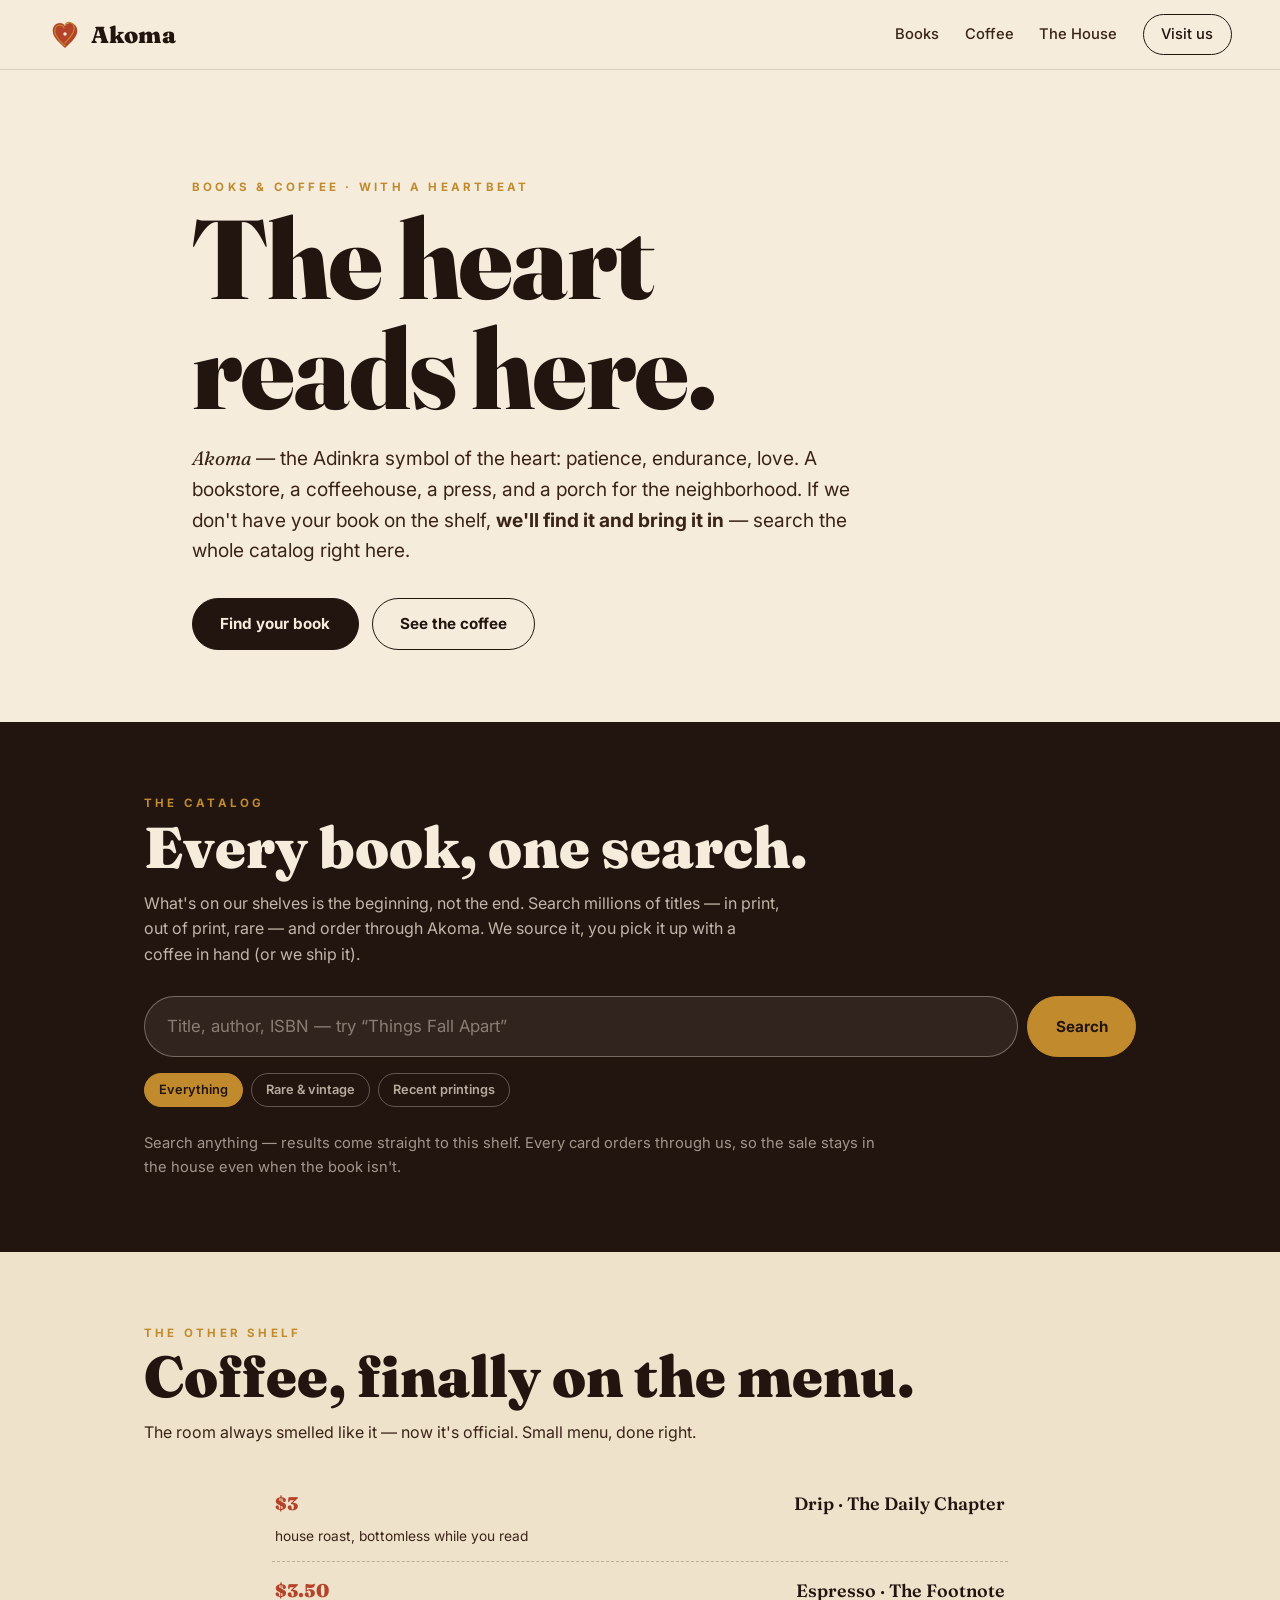
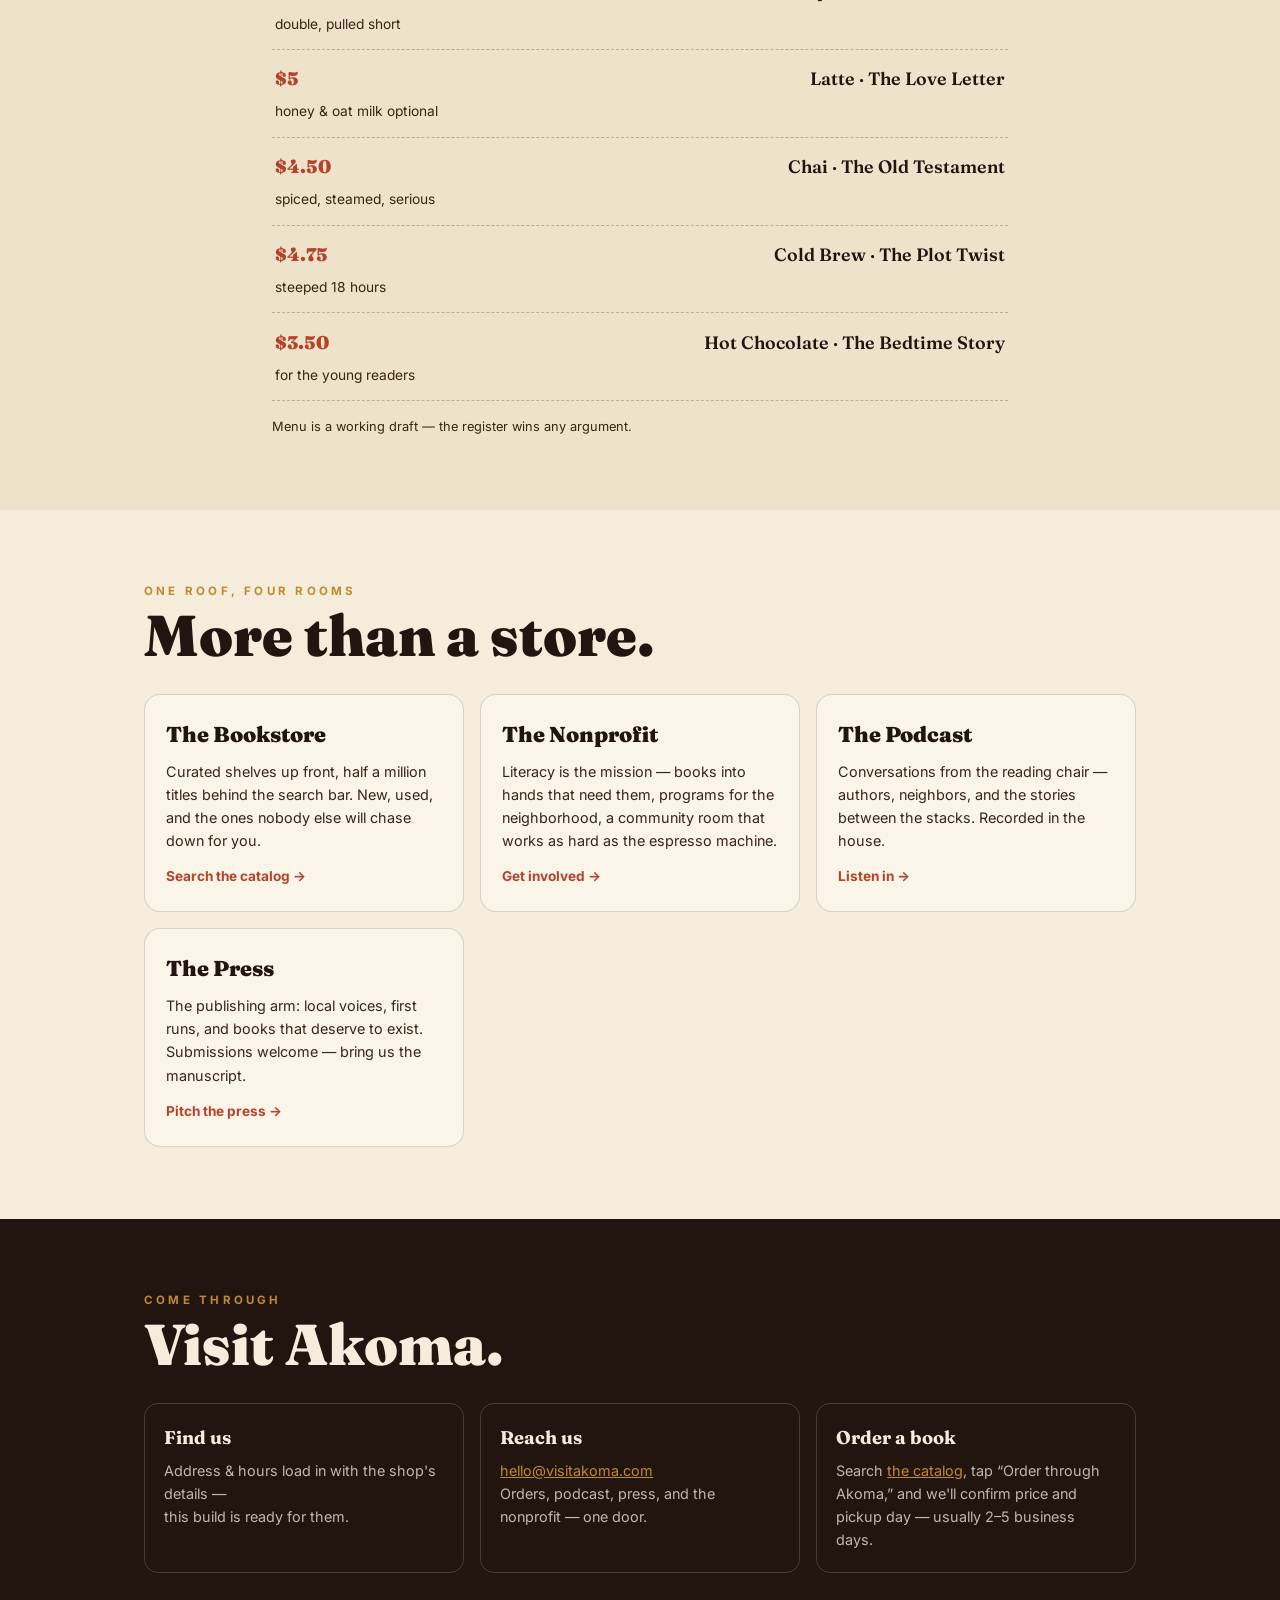
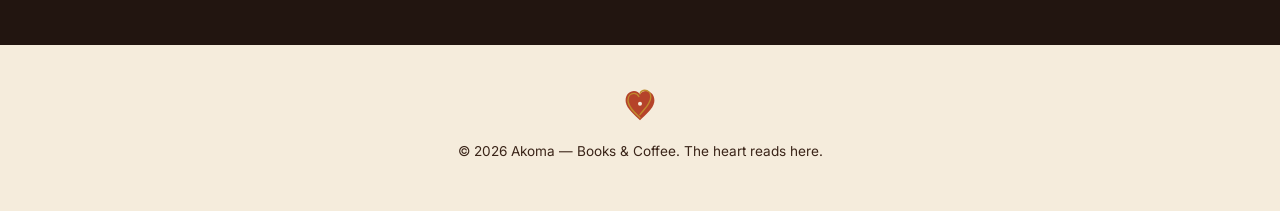
==== index.html @ d51582be "Akoma — Books & Coffee: the rebuild One page, fast, warm: hero, the native catalog (Open Library sea" ====
<!doctype html>
<html lang="en">
<head>
  <meta charset="utf-8">
  <meta name="viewport" content="width=device-width, initial-scale=1">
  <title>Akoma — Books &amp; Coffee</title>
  <meta name="description" content="Akoma: a bookstore and coffeehouse with a heartbeat — search half a million titles from our floor, order what we don't have on the shelf, and stay for the pour. Home of the podcast, the nonprofit, and the press.">
  <link rel="icon" type="image/svg+xml" href="assets/akoma-mark.svg">
  <link rel="preconnect" href="https://fonts.googleapis.com">
  <link rel="preconnect" href="https://fonts.gstatic.com" crossorigin>
  <link href="https://fonts.googleapis.com/css2?family=Fraunces:opsz,wght@9..144,400;9..144,600;9..144,900&family=Inter:wght@400;500;700&display=swap" rel="stylesheet">
  <link rel="stylesheet" href="css/akoma.css">
</head>
<body>
  <header class="head">
    <a class="head__brand" href="#top">
      <img src="assets/akoma-mark.svg" alt="Akoma heart mark">
      <span>Akoma</span>
    </a>
    <nav class="head__nav">
      <a href="#books">Books</a>
      <a href="#coffee">Coffee</a>
      <a href="#rooms">The House</a>
      <a href="#visit" class="head__cta">Visit us</a>
    </nav>
  </header>

  <main id="top">
    <!-- HERO -->
    <section class="hero">
      <p class="hero__kicker">Books &amp; coffee · with a heartbeat</p>
      <h1>The heart<br>reads here.</h1>
      <p class="hero__sub"><em>Akoma</em> — the Adinkra symbol of the heart: patience, endurance, love.
        A bookstore, a coffeehouse, a press, and a porch for the neighborhood. If we don't have your book
        on the shelf, <strong>we'll find it and bring it in</strong> — search the whole catalog right here.</p>
      <div class="hero__acts">
        <a class="btn btn--fill" href="#books">Find your book</a>
        <a class="btn" href="#coffee">See the coffee</a>
      </div>
    </section>

    <!-- BOOKS: the native search -->
    <section class="books" id="books">
      <div class="sec-head">
        <p class="sec-kicker">The catalog</p>
        <h2>Every book, one search.</h2>
        <p class="sec-sub">What's on our shelves is the beginning, not the end. Search millions of titles —
          in print, out of print, rare — and order through Akoma. We source it, you pick it up with a coffee
          in hand (or we ship it).</p>
      </div>
      <form class="bsearch" id="bkForm">
        <input type="search" id="bkQ" placeholder="Title, author, ISBN — try “Things Fall Apart”" autocomplete="off" aria-label="Search books">
        <button class="btn btn--fill" type="submit">Search</button>
      </form>
      <div class="bfilters" id="bkFilters">
        <button type="button" class="chip is-on" data-mode="all">Everything</button>
        <button type="button" class="chip" data-mode="rare">Rare &amp; vintage</button>
        <button type="button" class="chip" data-mode="new">Recent printings</button>
      </div>
      <div class="bgrid" id="bkGrid">
        <p class="bhint">Search anything — results come straight to this shelf. Every card orders through us,
          so the sale stays in the house even when the book isn't.</p>
      </div>
    </section>

    <!-- COFFEE -->
    <section class="coffee" id="coffee">
      <div class="sec-head">
        <p class="sec-kicker">The other shelf</p>
        <h2>Coffee, finally on the menu.</h2>
        <p class="sec-sub">The room always smelled like it — now it's official. Small menu, done right.</p>
      </div>
      <div class="menu">
        <div class="menu__item"><b>Drip · The Daily Chapter</b><span>house roast, bottomless while you read</span><i>$3</i></div>
        <div class="menu__item"><b>Espresso · The Footnote</b><span>double, pulled short</span><i>$3.50</i></div>
        <div class="menu__item"><b>Latte · The Love Letter</b><span>honey &amp; oat milk optional</span><i>$5</i></div>
        <div class="menu__item"><b>Chai · The Old Testament</b><span>spiced, steamed, serious</span><i>$4.50</i></div>
        <div class="menu__item"><b>Cold Brew · The Plot Twist</b><span>steeped 18 hours</span><i>$4.75</i></div>
        <div class="menu__item"><b>Hot Chocolate · The Bedtime Story</b><span>for the young readers</span><i>$3.50</i></div>
      </div>
      <p class="menu__note">Menu is a working draft — the register wins any argument.</p>
    </section>

    <!-- THE HOUSE: nonprofit · podcast · press -->
    <section class="rooms" id="rooms">
      <div class="sec-head">
        <p class="sec-kicker">One roof, four rooms</p>
        <h2>More than a store.</h2>
      </div>
      <div class="rooms__grid">
        <article class="room">
          <h3>The Bookstore</h3>
          <p>Curated shelves up front, half a million titles behind the search bar. New, used, and the ones
            nobody else will chase down for you.</p>
          <a href="#books">Search the catalog →</a>
        </article>
        <article class="room">
          <h3>The Nonprofit</h3>
          <p>Literacy is the mission — books into hands that need them, programs for the neighborhood,
            a community room that works as hard as the espresso machine.</p>
          <a href="#visit">Get involved →</a>
        </article>
        <article class="room">
          <h3>The Podcast</h3>
          <p>Conversations from the reading chair — authors, neighbors, and the stories between the stacks.
            Recorded in the house.</p>
          <a href="#visit">Listen in →</a>
        </article>
        <article class="room">
          <h3>The Press</h3>
          <p>The publishing arm: local voices, first runs, and books that deserve to exist. Submissions
            welcome — bring us the manuscript.</p>
          <a href="#visit">Pitch the press →</a>
        </article>
      </div>
    </section>

    <!-- VISIT -->
    <section class="visit" id="visit">
      <div class="sec-head">
        <p class="sec-kicker">Come through</p>
        <h2>Visit Akoma.</h2>
      </div>
      <div class="visit__grid">
        <div class="visit__card">
          <b>Find us</b>
          <p id="vAddress">Address &amp; hours load in with the shop's details —<br>this build is ready for them.</p>
        </div>
        <div class="visit__card">
          <b>Reach us</b>
          <p><a href="mailto:hello@visitakoma.com">hello@visitakoma.com</a><br>Orders, podcast, press, and the nonprofit — one door.</p>
        </div>
        <div class="visit__card">
          <b>Order a book</b>
          <p>Search <a href="#books">the catalog</a>, tap “Order through Akoma,” and we'll confirm price and
            pickup day — usually 2–5 business days.</p>
        </div>
      </div>
    </section>
  </main>

  <footer class="foot">
    <img src="assets/akoma-mark.svg" alt="" class="foot__mark">
    <p>© <span id="yr">2026</span> Akoma — Books &amp; Coffee. The heart reads here.</p>
  </footer>

  <!-- order sheet -->
  <div class="osheet" id="oSheet" hidden>
    <div class="osheet__card">
      <button class="osheet__x" id="oX" type="button" aria-label="Close">✕</button>
      <p class="sec-kicker">Order through Akoma</p>
      <h3 id="oTitle">Book</h3>
      <p class="osheet__meta" id="oMeta"></p>
      <p class="osheet__note">We'll source it and confirm your price and pickup/ship day by reply —
        most orders land in 2–5 business days.</p>
      <a class="btn btn--fill" id="oGo" href="#">Send the order</a>
    </div>
  </div>

  <script src="js/books.js"></script>
</body>
</html>
---- css/akoma.css ----
/* ============================================================
   Akoma — Books & Coffee. Warm paper, espresso ink, gold heart.
   ============================================================ */
:root {
  --ink: #221510;
  --ink-2: #3a2418;
  --paper: #f5ecdc;
  --paper-2: #efe2cb;
  --gold: #c08a2d;
  --clay: #b5432a;
  --leaf: #4a6741;
  --serif: "Fraunces", Georgia, serif;
  --sans: "Inter", -apple-system, sans-serif;
}
* { margin: 0; padding: 0; box-sizing: border-box; }
html { scroll-behavior: smooth; }
body { background: var(--paper); color: var(--ink); font-family: var(--sans); line-height: 1.6; }
img { max-width: 100%; }
a { color: var(--clay); }

/* header */
.head { position: sticky; top: 0; z-index: 50; display: flex; align-items: center; justify-content: space-between;
  padding: 0.9rem clamp(1rem, 4vw, 3rem); background: rgba(245, 236, 220, 0.92); backdrop-filter: blur(10px);
  border-bottom: 1px solid rgba(34, 21, 16, 0.12); }
.head__brand { display: flex; align-items: center; gap: 0.55rem; text-decoration: none; color: var(--ink);
  font-family: var(--serif); font-weight: 900; font-size: 1.45rem; letter-spacing: 0.01em; }
.head__brand img { width: 34px; height: 34px; }
.head__nav { display: flex; align-items: center; gap: clamp(0.8rem, 2.5vw, 1.6rem); }
.head__nav a { text-decoration: none; color: var(--ink-2); font-weight: 500; font-size: 0.92rem; }
.head__nav a:hover { color: var(--clay); }
.head__cta { border: 1.5px solid var(--ink); border-radius: 100px; padding: 0.5em 1.2em; color: var(--ink) !important; }
.head__cta:hover { background: var(--ink); color: var(--paper) !important; }

/* hero */
.hero { max-width: 62rem; margin: 0 auto; padding: clamp(4rem, 12vh, 8rem) clamp(1.2rem, 4vw, 3rem) clamp(3rem, 8vh, 5rem); }
.hero__kicker, .sec-kicker { font-size: 0.72rem; letter-spacing: 0.28em; text-transform: uppercase; color: var(--gold); font-weight: 700; }
.hero h1 { font-family: var(--serif); font-weight: 900; font-size: clamp(3.2rem, 11vw, 7rem); line-height: 0.98;
  letter-spacing: -0.01em; margin: 0.5rem 0 1.2rem; }
.hero__sub { font-size: clamp(1rem, 2.2vw, 1.2rem); max-width: 42rem; color: var(--ink-2); }
.hero__sub em { font-family: var(--serif); }
.hero__acts { display: flex; gap: 0.8rem; margin-top: 2rem; flex-wrap: wrap; }
.btn { display: inline-block; text-decoration: none; font-weight: 700; font-size: 0.95rem; color: var(--ink);
  border: 1.5px solid var(--ink); border-radius: 100px; padding: 0.85em 1.8em; background: none; cursor: pointer;
  font-family: var(--sans); transition: transform 0.2s, background 0.2s, color 0.2s; }
.btn:hover { transform: translateY(-2px); }
.btn--fill { background: var(--ink); color: var(--paper); }
.btn--fill:hover { background: var(--clay); border-color: var(--clay); }

/* sections */
section { padding: clamp(3rem, 8vh, 5.5rem) clamp(1.2rem, 4vw, 3rem); }
.sec-head { max-width: 62rem; margin: 0 auto 1.8rem; }
.sec-head h2 { font-family: var(--serif); font-weight: 900; font-size: clamp(2rem, 6vw, 3.6rem); line-height: 1.02; margin: 0.4rem 0 0.8rem; }
.sec-sub { max-width: 40rem; color: var(--ink-2); }

/* books */
.books { background: var(--ink); color: var(--paper); }
.books .sec-head h2 { color: var(--paper); }
.books .sec-sub { color: rgba(245, 236, 220, 0.75); }
.bsearch { display: flex; gap: 0.6rem; max-width: 62rem; margin: 0 auto; }
.bsearch input { flex: 1; min-width: 0; font: inherit; font-size: 1.05rem; padding: 0.95em 1.3em; border-radius: 100px;
  border: 1.5px solid rgba(245, 236, 220, 0.35); background: rgba(245, 236, 220, 0.07); color: var(--paper); }
.bsearch input::placeholder { color: rgba(245, 236, 220, 0.45); }
.bsearch input:focus { outline: none; border-color: var(--gold); }
.bsearch .btn--fill { background: var(--gold); border-color: var(--gold); color: var(--ink); }
.bfilters { display: flex; gap: 0.5rem; max-width: 62rem; margin: 1rem auto 0; flex-wrap: wrap; }
.chip { font: inherit; font-size: 0.8rem; font-weight: 600; color: rgba(245, 236, 220, 0.7); background: none;
  border: 1px solid rgba(245, 236, 220, 0.3); border-radius: 100px; padding: 0.45em 1.1em; cursor: pointer; }
.chip.is-on { background: var(--gold); border-color: var(--gold); color: var(--ink); }
.bgrid { display: grid; grid-template-columns: repeat(auto-fill, minmax(min(158px, 100%), 1fr)); gap: 1rem;
  max-width: 62rem; margin: 1.6rem auto 0; }
.bhint { grid-column: 1 / -1; color: rgba(245, 236, 220, 0.6); font-size: 0.92rem; max-width: 46rem; }
.bcard { background: rgba(245, 236, 220, 0.06); border: 1px solid rgba(245, 236, 220, 0.14); border-radius: 14px;
  overflow: hidden; display: flex; flex-direction: column; transition: transform 0.2s, border-color 0.2s; }
.bcard:hover { transform: translateY(-4px); border-color: var(--gold); }
.bcard__cover { aspect-ratio: 2 / 3; background: var(--ink-2); display: grid; place-items: center; }
.bcard__cover img { width: 100%; height: 100%; object-fit: cover; }
.bcard__cover span { font-family: var(--serif); font-size: 2rem; color: rgba(245, 236, 220, 0.35); }
.bcard__body { padding: 0.7rem 0.75rem 0.85rem; display: flex; flex-direction: column; gap: 0.25rem; flex: 1; }
.bcard__body b { font-size: 0.84rem; line-height: 1.25; font-weight: 600; }
.bcard__body small { color: rgba(245, 236, 220, 0.6); font-size: 0.72rem; }
.bcard__tag { display: inline-block; font-size: 0.6rem; letter-spacing: 0.14em; text-transform: uppercase;
  color: var(--gold); font-weight: 700; }
.bcard__order { margin-top: auto; font: inherit; font-size: 0.74rem; font-weight: 700; color: var(--ink);
  background: var(--gold); border: 0; border-radius: 100px; padding: 0.55em 0.9em; cursor: pointer; }
.bcard__order:hover { background: var(--paper); }

/* coffee */
.coffee { background: var(--paper-2); }
.menu { max-width: 46rem; margin: 0 auto; }
.menu__item { display: grid; grid-template-columns: 1fr auto; gap: 0.2rem 1rem; align-items: baseline;
  padding: 0.9rem 0.2rem; border-bottom: 1px dashed rgba(34, 21, 16, 0.25); }
.menu__item b { font-family: var(--serif); font-weight: 600; font-size: 1.12rem; }
.menu__item span { grid-column: 1; color: var(--ink-2); font-size: 0.86rem; }
.menu__item i { grid-row: 1 / span 2; font-style: normal; font-family: var(--serif); font-weight: 900; font-size: 1.15rem; color: var(--clay); }
.menu__note { max-width: 46rem; margin: 1rem auto 0; font-size: 0.8rem; color: var(--ink-2); }

/* rooms */
.rooms__grid { display: grid; grid-template-columns: repeat(auto-fit, minmax(min(15rem, 100%), 1fr)); gap: 1rem; max-width: 62rem; margin: 0 auto; }
.room { border: 1.5px solid rgba(34, 21, 16, 0.16); border-radius: 16px; padding: 1.4rem 1.3rem;
  background: #fbf5e9; transition: transform 0.2s, border-color 0.2s; }
.room:hover { transform: translateY(-4px); border-color: var(--gold); }
.room h3 { font-family: var(--serif); font-weight: 900; font-size: 1.35rem; margin-bottom: 0.5rem; }
.room p { font-size: 0.9rem; color: var(--ink-2); margin-bottom: 0.7rem; }
.room a { font-weight: 700; font-size: 0.85rem; text-decoration: none; }

/* visit */
.visit { background: var(--ink); color: var(--paper); }
.visit .sec-head h2 { color: var(--paper); }
.visit__grid { display: grid; grid-template-columns: repeat(auto-fit, minmax(min(16rem, 100%), 1fr)); gap: 1rem; max-width: 62rem; margin: 0 auto; }
.visit__card { border: 1px solid rgba(245, 236, 220, 0.18); border-radius: 14px; padding: 1.2rem 1.2rem 1.3rem; }
.visit__card b { font-family: var(--serif); font-size: 1.15rem; display: block; margin-bottom: 0.4rem; }
.visit__card p { font-size: 0.9rem; color: rgba(245, 236, 220, 0.75); }
.visit__card a { color: var(--gold); }

/* footer */
.foot { text-align: center; padding: 2.5rem 1rem 3rem; color: var(--ink-2); font-size: 0.85rem; }
.foot__mark { width: 40px; margin-bottom: 0.6rem; }

/* order sheet */
.osheet { position: fixed; inset: 0; z-index: 100; background: rgba(20, 12, 8, 0.6); backdrop-filter: blur(4px);
  display: grid; place-items: end center; }
.osheet[hidden] { display: none; }
.osheet__card { position: relative; background: var(--paper); color: var(--ink); border-radius: 22px 22px 0 0;
  padding: 1.6rem 1.5rem 2rem; width: min(100%, 30rem); }
.osheet__card h3 { font-family: var(--serif); font-weight: 900; font-size: 1.5rem; margin: 0.3rem 0 0.2rem; }
.osheet__meta { color: var(--ink-2); font-size: 0.9rem; }
.osheet__note { font-size: 0.84rem; color: var(--ink-2); margin: 0.8rem 0 1.1rem; }
.osheet__x { position: absolute; top: 0.9rem; right: 1rem; width: 34px; height: 34px; border-radius: 50%;
  border: 1px solid rgba(34, 21, 16, 0.3); background: none; font: inherit; cursor: pointer; }

@media (max-width: 640px) {
  .head__nav a:not(.head__cta) { display: none; }
  .bsearch { flex-direction: column; }
}
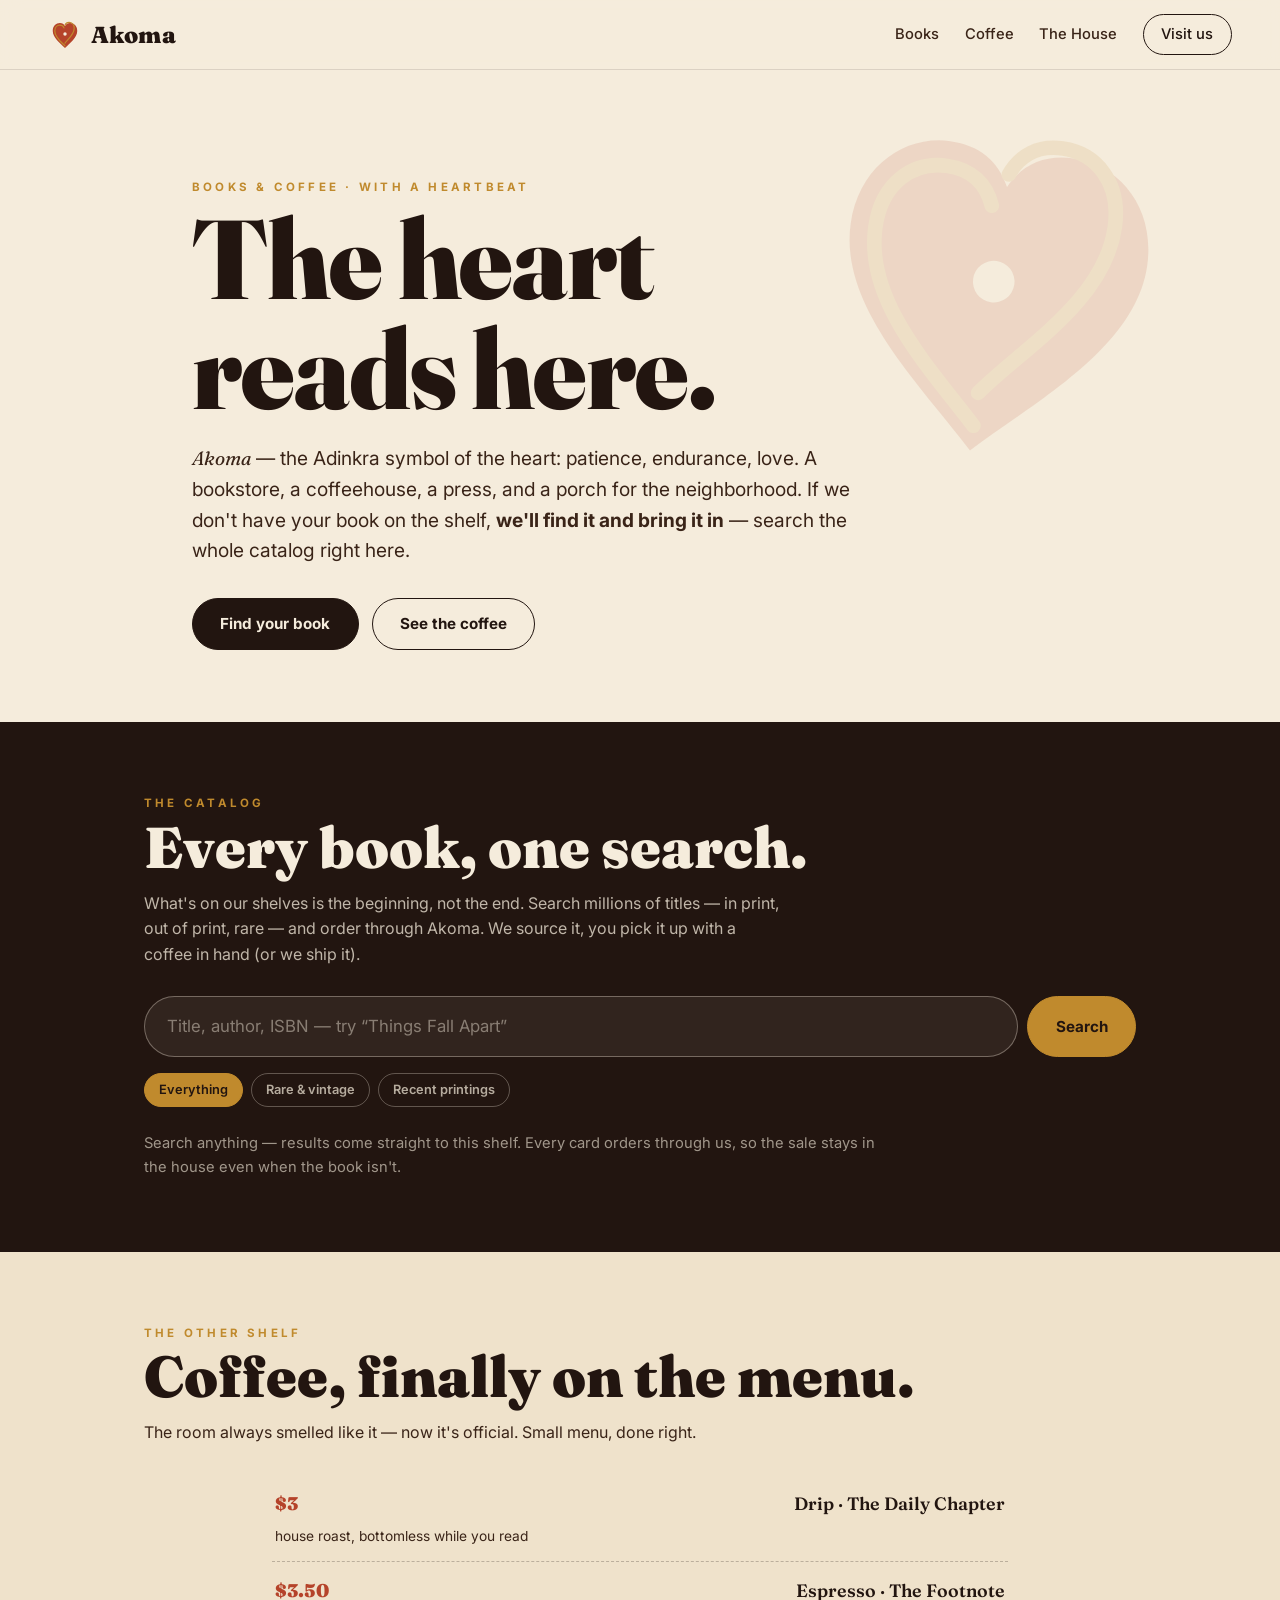
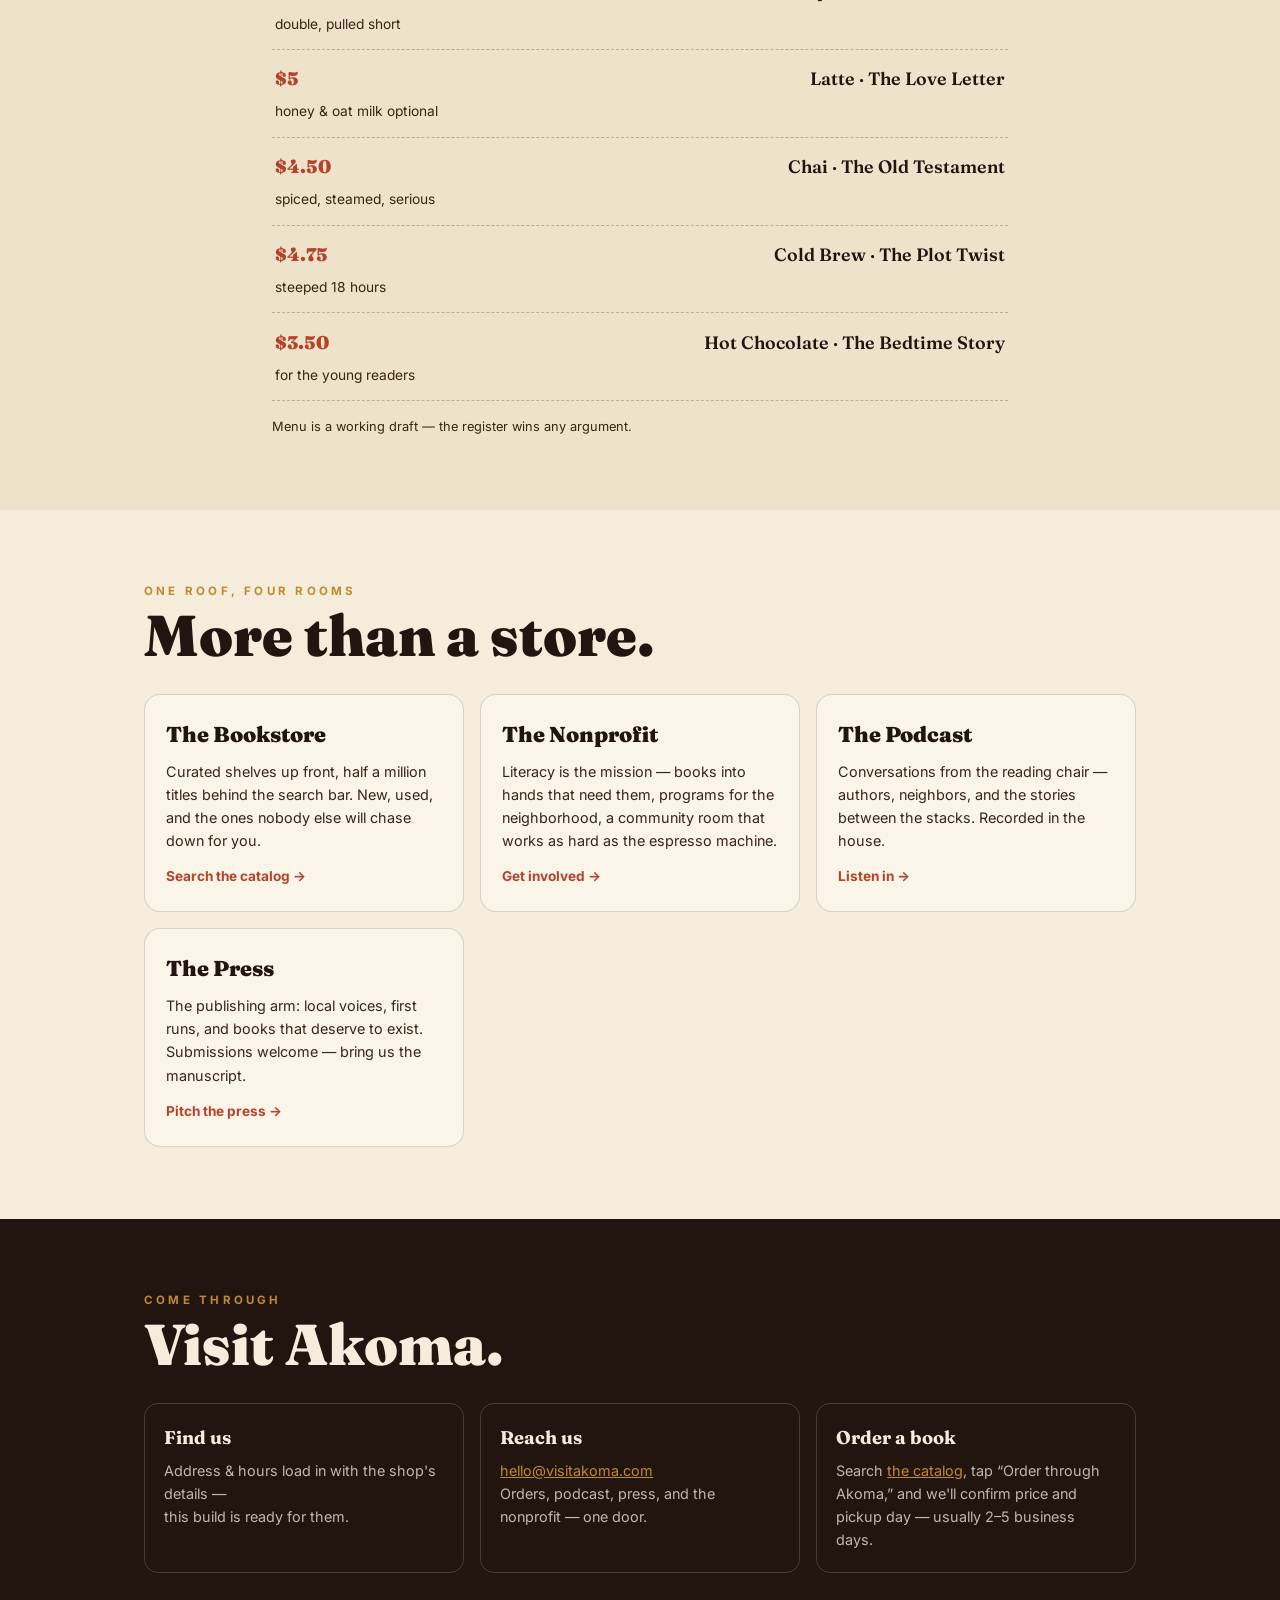
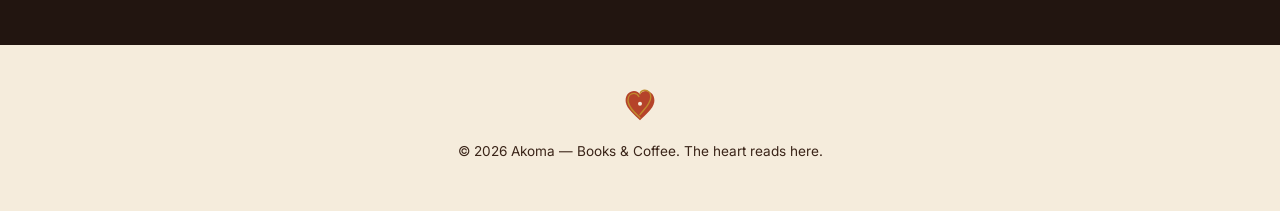
==== commit eea01d53: "Presentation-ready: adversarial pass + the pitch page - pitch.html: the client one-pager — the $400/" ====
--- a/index.html
+++ b/index.html
@@ -4,7 +4,11 @@
   <meta charset="utf-8">
   <meta name="viewport" content="width=device-width, initial-scale=1">
   <title>Akoma — Books &amp; Coffee</title>
-  <meta name="description" content="Akoma: a bookstore and coffeehouse with a heartbeat — search half a million titles from our floor, order what we don't have on the shelf, and stay for the pour. Home of the podcast, the nonprofit, and the press.">
+  <meta name="description" content="Akoma: a bookstore and coffeehouse with a heartbeat — search millions of titles from our floor, order what we don't have on the shelf, and stay for the pour. Home of the podcast, the nonprofit, and the press.">
+  <meta property="og:title" content="Akoma — Books &amp; Coffee">
+  <meta property="og:description" content="The heart reads here. Search millions of titles, order through the store, stay for the pour.">
+  <meta property="og:type" content="website">
+  <meta name="theme-color" content="#221510">
   <link rel="icon" type="image/svg+xml" href="assets/akoma-mark.svg">
   <link rel="preconnect" href="https://fonts.googleapis.com">
   <link rel="preconnect" href="https://fonts.gstatic.com" crossorigin>
@@ -152,7 +156,8 @@
       <h3 id="oTitle">Book</h3>
       <p class="osheet__meta" id="oMeta"></p>
       <p class="osheet__note">We'll source it and confirm your price and pickup/ship day by reply —
-        most orders land in 2–5 business days.</p>
+        most orders land in 2–5 business days. Prefer to talk? Ask at the counter or call the shop;
+        mention the title and we'll take it from there.</p>
       <a class="btn btn--fill" id="oGo" href="#">Send the order</a>
     </div>
   </div>
--- a/css/akoma.css
+++ b/css/akoma.css
@@ -31,8 +31,13 @@
 .head__cta { border: 1.5px solid var(--ink); border-radius: 100px; padding: 0.5em 1.2em; color: var(--ink) !important; }
 .head__cta:hover { background: var(--ink); color: var(--paper) !important; }
 
-/* hero */
-.hero { max-width: 62rem; margin: 0 auto; padding: clamp(4rem, 12vh, 8rem) clamp(1.2rem, 4vw, 3rem) clamp(3rem, 8vh, 5rem); }
+/* hero — the heart watermark carries the brand with zero photography */
+.hero { position: relative; max-width: 62rem; margin: 0 auto; overflow: visible;
+  padding: clamp(4rem, 12vh, 8rem) clamp(1.2rem, 4vw, 3rem) clamp(3rem, 8vh, 5rem); }
+.hero::before { content: ""; position: absolute; right: -4rem; top: 1rem; width: clamp(16rem, 36vw, 26rem);
+  aspect-ratio: 1; background: url("../assets/akoma-mark.svg") center / contain no-repeat;
+  opacity: 0.12; pointer-events: none; transform: rotate(8deg); }
+.hero > * { position: relative; }
 .hero__kicker, .sec-kicker { font-size: 0.72rem; letter-spacing: 0.28em; text-transform: uppercase; color: var(--gold); font-weight: 700; }
 .hero h1 { font-family: var(--serif); font-weight: 900; font-size: clamp(3.2rem, 11vw, 7rem); line-height: 0.98;
   letter-spacing: -0.01em; margin: 0.5rem 0 1.2rem; }
@@ -129,6 +134,10 @@
   border: 1px solid rgba(34, 21, 16, 0.3); background: none; font: inherit; cursor: pointer; }
 
 @media (max-width: 640px) {
-  .head__nav a:not(.head__cta) { display: none; }
+  /* phones keep the two doors that matter: Books and Visit */
+  .head__nav { gap: 0.7rem; }
+  .head__nav a { font-size: 0.8rem; }
+  .head__nav a[href="#coffee"], .head__nav a[href="#rooms"] { display: none; }
   .bsearch { flex-direction: column; }
+  .hero::before { right: -6rem; opacity: 0.09; }
 }
